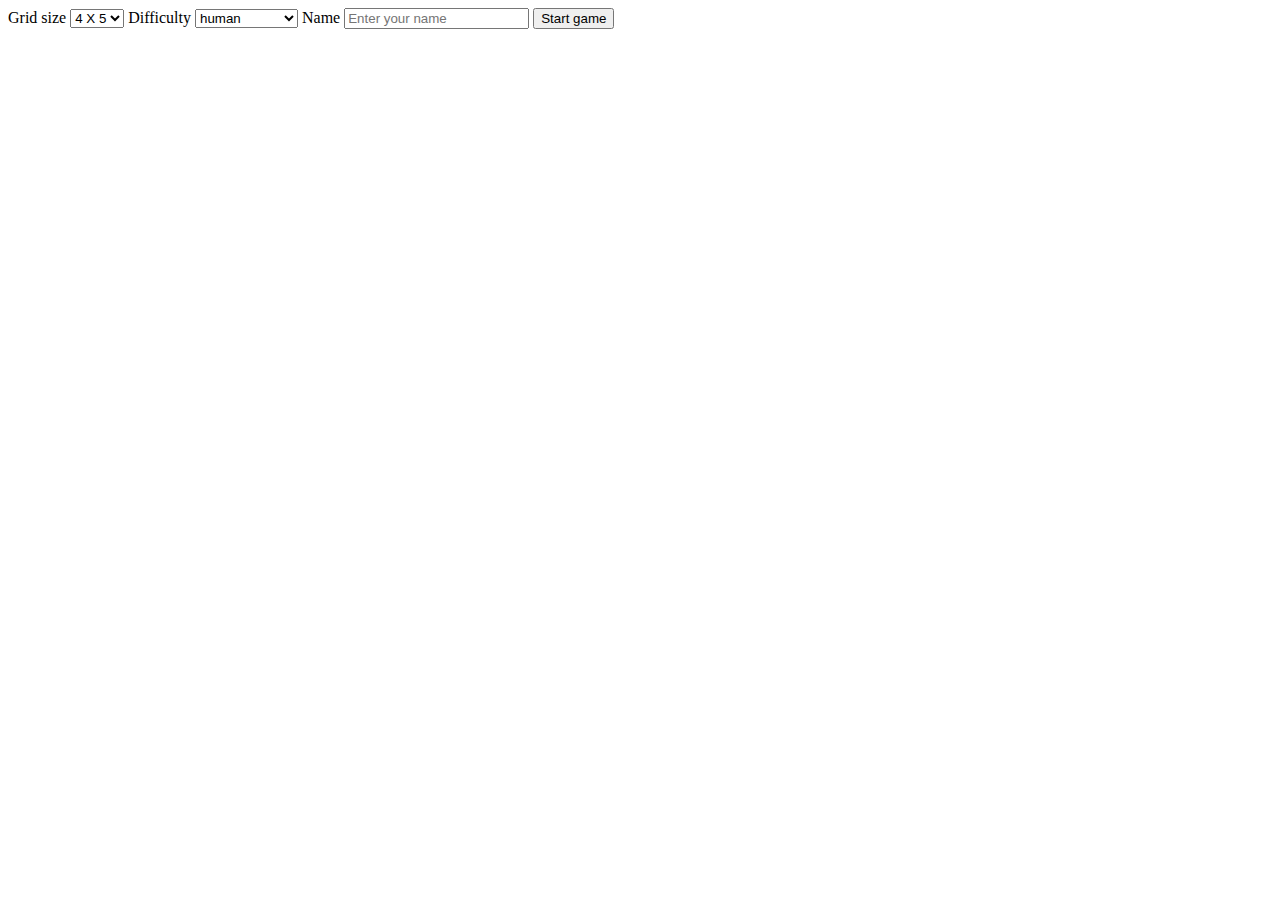
==== index.html @ 6fca5644 "Frontend" ====
<!DOCTYPE html>
<html lang="en">
	<head>
		<meta charset="UTF-8" />
		<meta name="viewport" content="width=SS, initial-scale=1.0" />
		<title>Obstruction Game</title>
		<meta name="auther" content="Dehelean Catalin" />
	</head>
	<body>
		<form action="">
			<label for="grid-size">Grid size</label>
			<select name="grid-size" id="grid-size">
				<option value="">4 X 5</option>
				<option value="">5 X 5</option>
				<option value="">6 X 5</option>
				<option value="">6 X 6</option>
				<option value="">7 X 6</option>
				<option value="">7 X 7</option>
				<option value="">8 X 7</option>
				<option value="">8 X 8</option>
			</select>

			<label for="difficulty">Difficulty</label>
			<select name="difficulty" id="difficulty">
				<option value="">human</option>
				<option value="">easy bot</option>
				<option value="">advanced bot</option>
			</select>

			<label for="name">Name</label>
			<input type="text" name="name" id="name" placeholder="Enter your name" />

			<button type="submit">Start game</button>
		</form>
	</body>
</html>
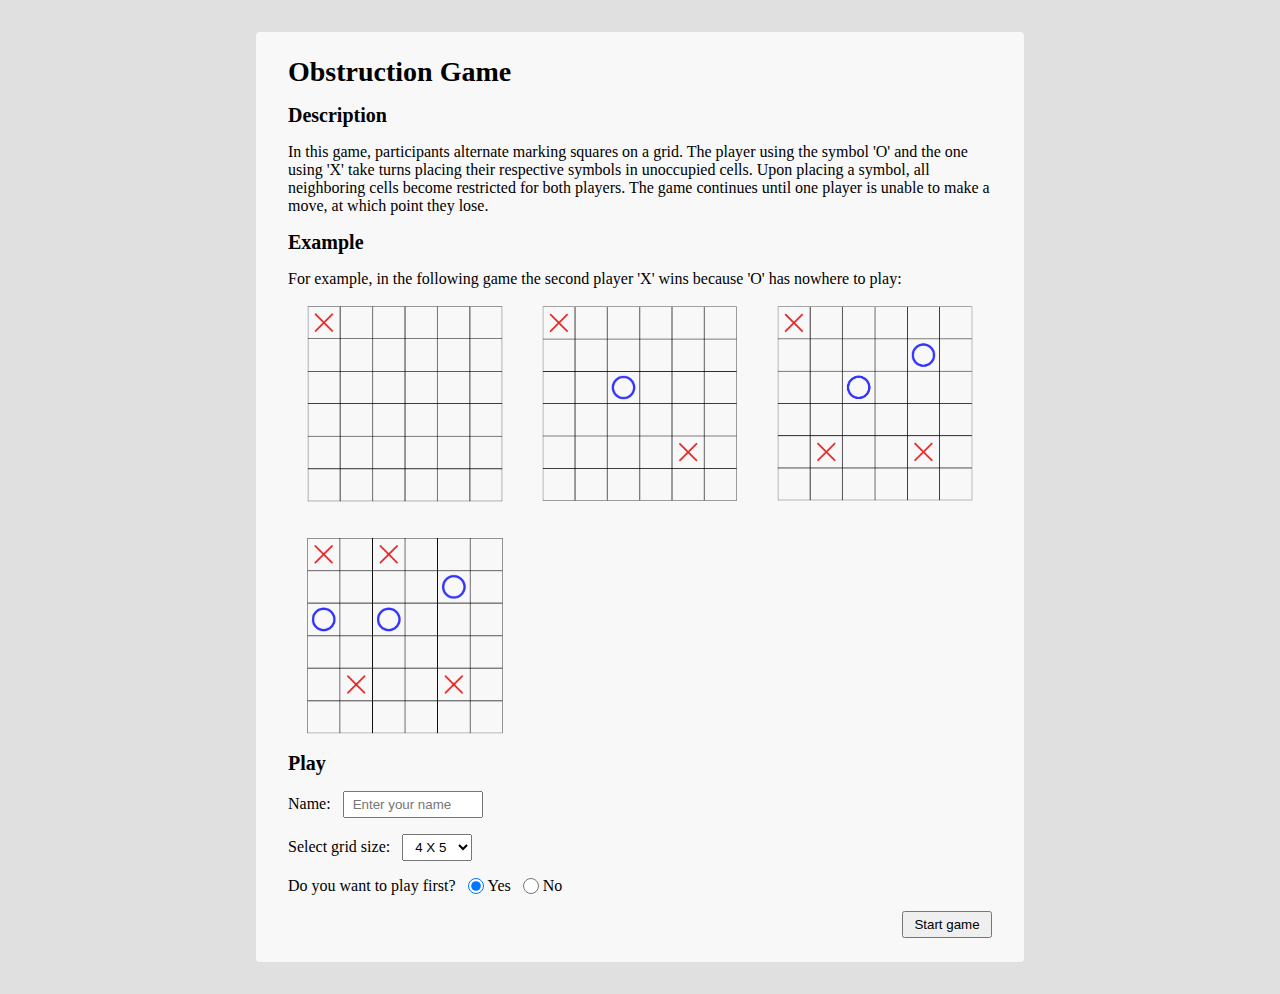
==== commit adb691a6: "Removing unused folders" ====
--- a/index.html
+++ b/index.html
@@ -3,34 +3,88 @@
 	<head>
 		<meta charset="UTF-8" />
 		<meta name="viewport" content="width=SS, initial-scale=1.0" />
+		<meta name="auther" content="Dehelean Catalin" />
 		<title>Obstruction Game</title>
-		<meta name="auther" content="Dehelean Catalin" />
+
+		<link rel="stylesheet" href="styles/main.css" />
+		<link rel="stylesheet" href="styles/utils.css" />
+		<script data-main="scripts/main" src="scripts/require.js"></script>
+		<script src="scripts/main.js" defer></script>
 	</head>
 	<body>
-		<form action="">
-			<label for="grid-size">Grid size</label>
-			<select name="grid-size" id="grid-size">
-				<option value="">4 X 5</option>
-				<option value="">5 X 5</option>
-				<option value="">6 X 5</option>
-				<option value="">6 X 6</option>
-				<option value="">7 X 6</option>
-				<option value="">7 X 7</option>
-				<option value="">8 X 7</option>
-				<option value="">8 X 8</option>
-			</select>
+		<div class="container obstruction-container">
+			<h1>Obstruction Game</h1>
 
-			<label for="difficulty">Difficulty</label>
-			<select name="difficulty" id="difficulty">
-				<option value="">human</option>
-				<option value="">easy bot</option>
-				<option value="">advanced bot</option>
-			</select>
+			<h2>Description</h2>
+			<p>
+				In this game, participants alternate marking squares on a grid. The
+				player using the symbol 'O' and the one using 'X' take turns placing
+				their respective symbols in unoccupied cells. Upon placing a symbol, all
+				neighboring cells become restricted for both players. The game continues
+				until one player is unable to make a move, at which point they lose.
+			</p>
 
-			<label for="name">Name</label>
-			<input type="text" name="name" id="name" placeholder="Enter your name" />
+			<h2>Example</h2>
+			<p>
+				For example, in the following game the second player 'X' wins because
+				'O' has nowhere to play:
+			</p>
+			<div class="example-container">
+				<img src="./assets/move1.png" alt="Player one moves" width="200px" />
+				<img src="./assets/move2.png" alt="Player one moves" width="200px" />
+				<img src="./assets/move3.png" alt="Player one moves" width="200px" />
+				<img src="./assets/move4.png" alt="Player one moves" width="200px" />
+			</div>
 
-			<button type="submit">Start game</button>
-		</form>
+			<form
+				action="game.html"
+				method="get"
+				class="obstruction-form"
+				data-form="form"
+			>
+				<h2>Play</h2>
+
+				<div class="field">
+					<label for="name">Name:</label>
+					<input
+						type="text"
+						name="name"
+						id="name"
+						placeholder="Enter your name"
+						required
+					/>
+				</div>
+				<div class="field">
+					<label for="grid-size">Select grid size:</label>
+					<select name="grid-size" id="grid-size">
+						<option value="45">4 X 5</option>
+						<option value="55">5 X 5</option>
+						<option value="65">6 X 5</option>
+						<option value="66">6 X 6</option>
+					</select>
+				</div>
+
+				<div class="field">
+					<p>Do you want to play first?</p>
+
+					<div class="radio-wrapper">
+						<input
+							type="radio"
+							name="first"
+							id="first-player"
+							value="yes"
+							checked
+						/>
+						<label for="first-player">Yes</label>
+					</div>
+					<div class="radio-wrapper">
+						<input type="radio" name="first" id="first-player" value="no" />
+						<label for="first-player">No</label>
+					</div>
+				</div>
+
+				<button type="submit" class="btn">Start game</button>
+			</form>
+		</div>
 	</body>
 </html>
--- a/styles/main.css
+++ b/styles/main.css
@@ -0,0 +1,92 @@
+:root {
+	--screen-sm: 768px;
+
+	--p-1: 0.25rem;
+	--p-2: 0.5rem;
+	--p-3: 0.75rem;
+	--p-4: 1rem;
+	--p-5: 1.5rem;
+	--m-2: 2rem;
+
+	--primary-bg-color: rgb(224, 224, 224);
+	--seconday-bg-color: rgb(248, 248, 248);
+
+	--blue: rgb(116, 116, 255);
+}
+
+* {
+	padding: 0;
+	margin: 0;
+	box-sizing: border-box;
+}
+
+body {
+	background-color: var(--primary-bg-color);
+
+	font-size: 16px;
+	text-rendering: optimizeLegibility;
+}
+
+input {
+	width: 100%;
+}
+
+.obstruction-container {
+	display: flex;
+	flex-direction: column;
+	gap: 1em;
+
+	& h1 {
+		font-size: 1.75em;
+	}
+
+	& h2 {
+		font-size: 1.25em;
+	}
+}
+
+.example-container {
+	display: grid;
+	grid-template-columns: repeat(auto-fill, minmax(200px, 1fr));
+	row-gap: var(--m-2);
+	justify-items: center;
+
+	& img {
+		align-self: center;
+	}
+}
+
+.obstruction-form {
+	display: grid;
+	flex-direction: column;
+	gap: var(--p-4);
+
+	h1 {
+		margin-top: var(--m-2);
+	}
+
+	& .field {
+		display: flex;
+		align-items: center;
+		gap: var(--p-3);
+	}
+
+	& .radio-wrapper {
+		display: flex;
+		gap: var(--p-1);
+
+		& input {
+			min-width: 16px;
+		}
+	}
+
+	& input {
+		flex: 0 0 20%;
+		padding: var(--p-1) var(--p-2);
+	}
+
+	& select {
+		padding: var(--p-1) var(--p-2);
+		cursor: pointer;
+	}
+}
--- a/styles/utils.css
+++ b/styles/utils.css
@@ -0,0 +1,17 @@
+.container {
+	max-width: var(--screen-sm);
+
+	border-radius: 4px;
+	margin: var(--m-2) auto;
+	padding: var(--p-5) var(--m-2);
+
+	background-color: var(--seconday-bg-color);
+}
+
+.btn {
+	--width: 90px;
+	min-width: var(--width);
+	justify-self: flex-end;
+	padding: var(--p-1) var(--p-2);
+	cursor: pointer;
+}
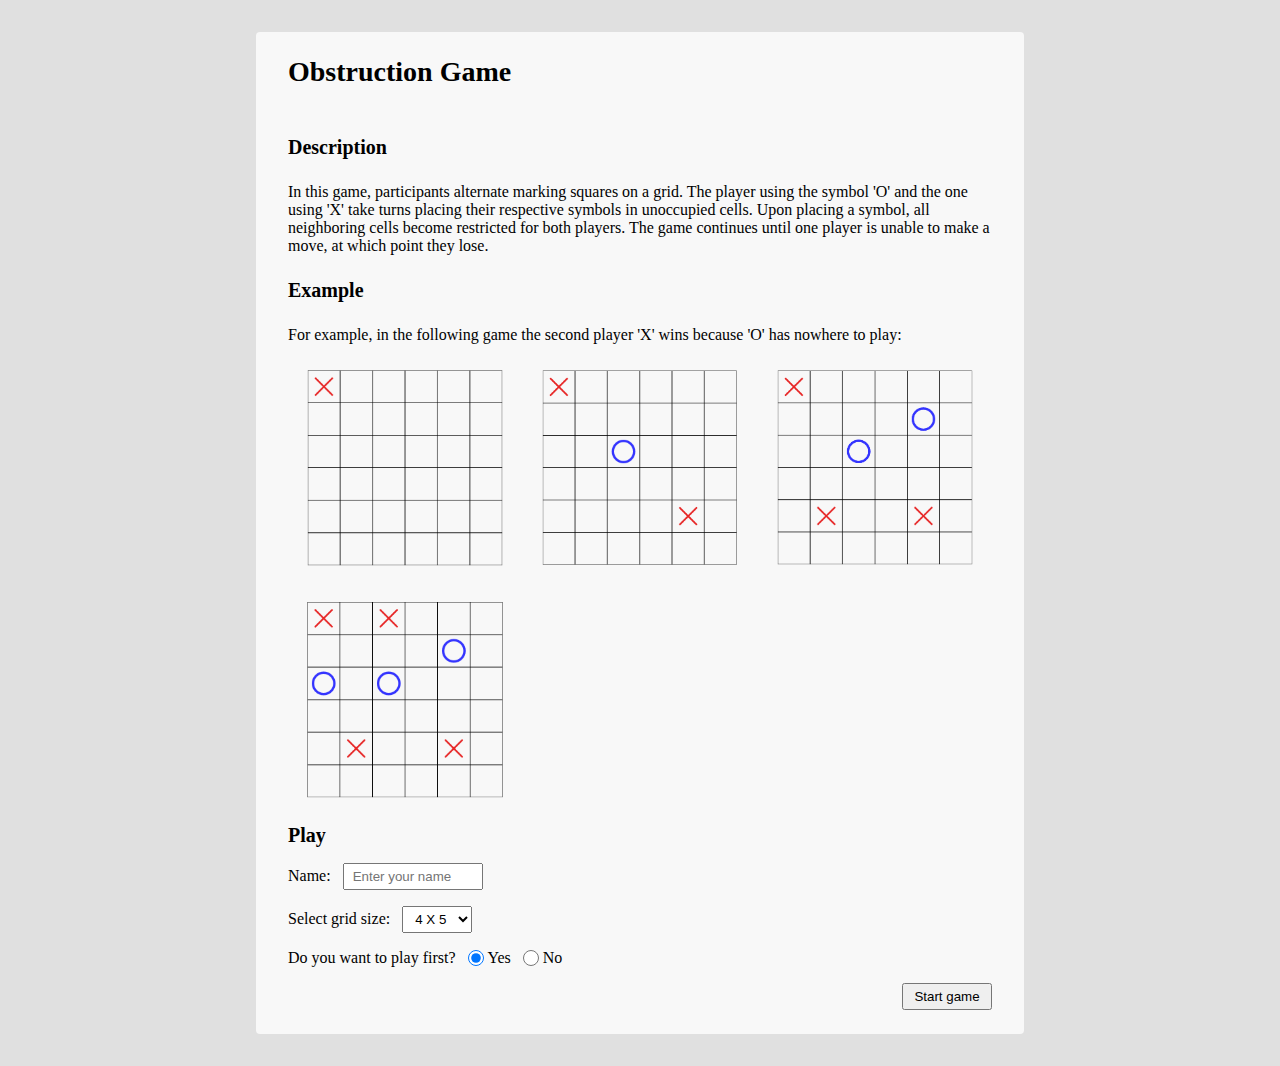
==== commit 78392330: "Table cell design fix+ pending message" ====
--- a/index.html
+++ b/index.html
@@ -8,7 +8,6 @@
 
 		<link rel="stylesheet" href="styles/main.css" />
 		<link rel="stylesheet" href="styles/utils.css" />
-		<script data-main="scripts/main" src="scripts/require.js"></script>
 		<script src="scripts/main.js" defer></script>
 	</head>
 	<body>
--- a/styles/main.css
+++ b/styles/main.css
@@ -34,10 +34,11 @@
 .obstruction-container {
 	display: flex;
 	flex-direction: column;
-	gap: 1em;
+	gap: var(--p-5);
 
 	& h1 {
 		font-size: 1.75em;
+		margin-bottom: var(--p-5);
 	}
 
 	& h2 {
